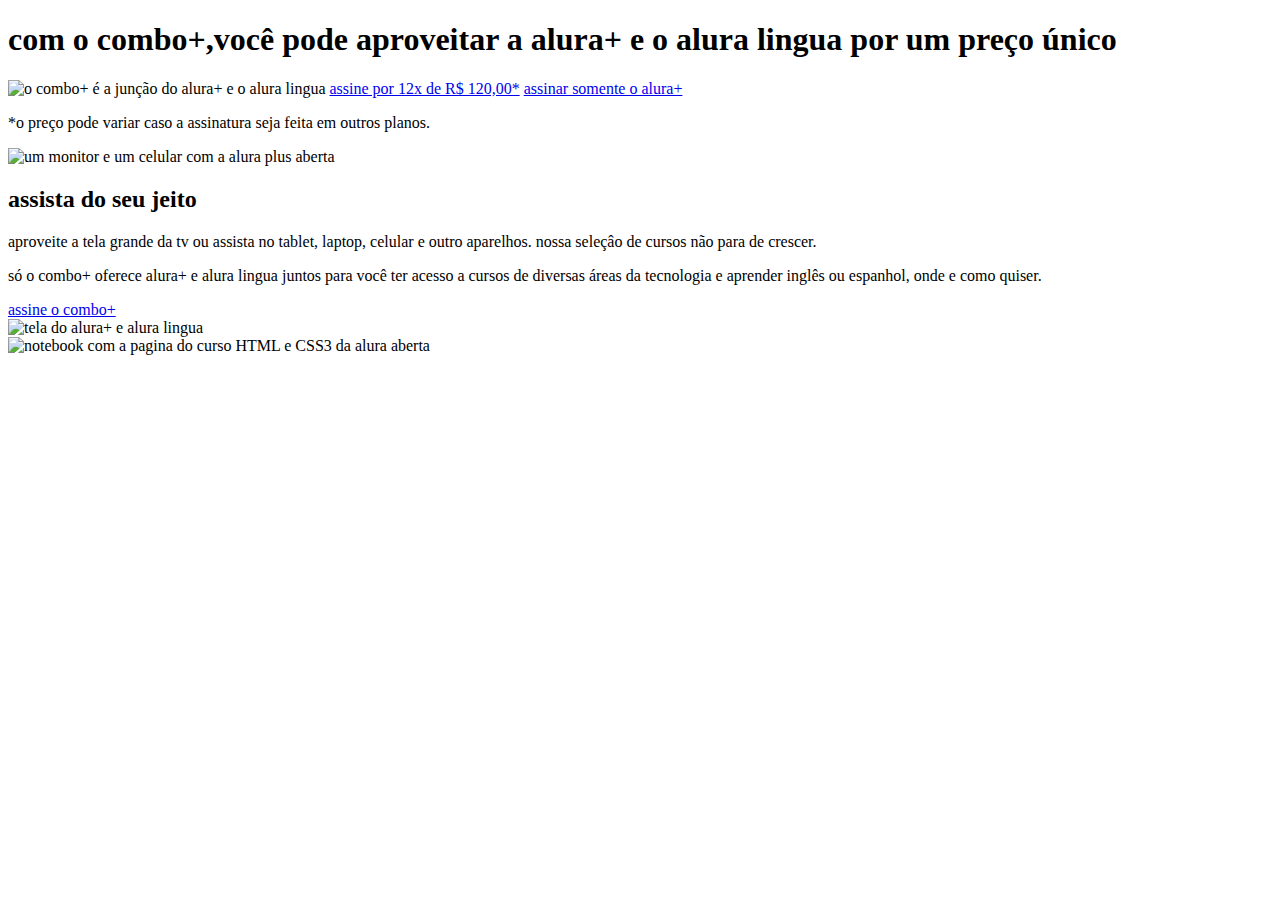
==== index.html @ 0cb03796 "Add files via upload" ====
<!DOCTYPE html>
<html>

<head>
    <title>alura plus</title>
    <meta charset="UTF-8">
    <meta name="viewport" content="whidt=device-whidt, initial-scale=1">
    <link rel="stylesheet" href="style.css">
    <link rel="preconnect" href="https://fonts.googleapis.com">
    <link rel="preconnect" href="https://fonts.gstatic.com" crossorigin>
    <link href="https://fonts.googleapis.com/css2?family=Inter:wght@400;700&display=swap" rel="stylesheet">
</head>

<body>
    <section class="principal container">
        <div class="container__caixa">
            <h1 class="container__titulo">com o combo+,você pode aproveitar a alura+ e o alura lingua por um preço 
                único</h1>
                <img src="img/combo.png" alt="o combo+ é a junção do alura+ e o alura lingua" class="container__imagem">
                <a href="www.alura.com.br" class="container__botao"> assine por 12x de R$ 120,00*</a>
                <a href="www.alura.com.br" class="container__botao botao_secundario"> assinar somente o alura+ </a>
                <p class="container__aviso"> *o preço pode variar caso a assinatura seja feita em outros planos.</p>

    <section class="container secundario">
        <img src="img/plataformas.png" alt="um monitor e um celular com a alura plus aberta" class="secundario__imagem">
        <div class="container__descricao">
            <h2 class="descricao__titulo"> assista do seu jeito</h2>
            <p class="descricao__texto">aproveite a tela grande da tv ou assista no tablet, laptop, celular e outro 
                aparelhos. nossa seleçâo de cursos não para de crescer.</p>
        </div>
    </section>

    <section class="container secundario">
        <div class="container__descricao">
            <p class="descricao__texto">
                só o combo+ oferece alura+ e alura lingua juntos para você ter acesso a cursos de diversas áreas da 
                tecnologia e aprender inglês ou espanhol, onde e como quiser.
            </p>
            <a href="www.alura.com.br" class="container__botao secundario__botao" container> assine o combo+</a>
        </div>
        <img src="img/telas.png" alt="tela do alura+ e alura lingua" class="secundario__imagem">
    </section>

    <section class="container secundario">
        <img src="img/notebook.png" alt="notebook com a pagina do curso HTML  e CSS3 da alura aberta"
        class="secundario__imagem">
</body>
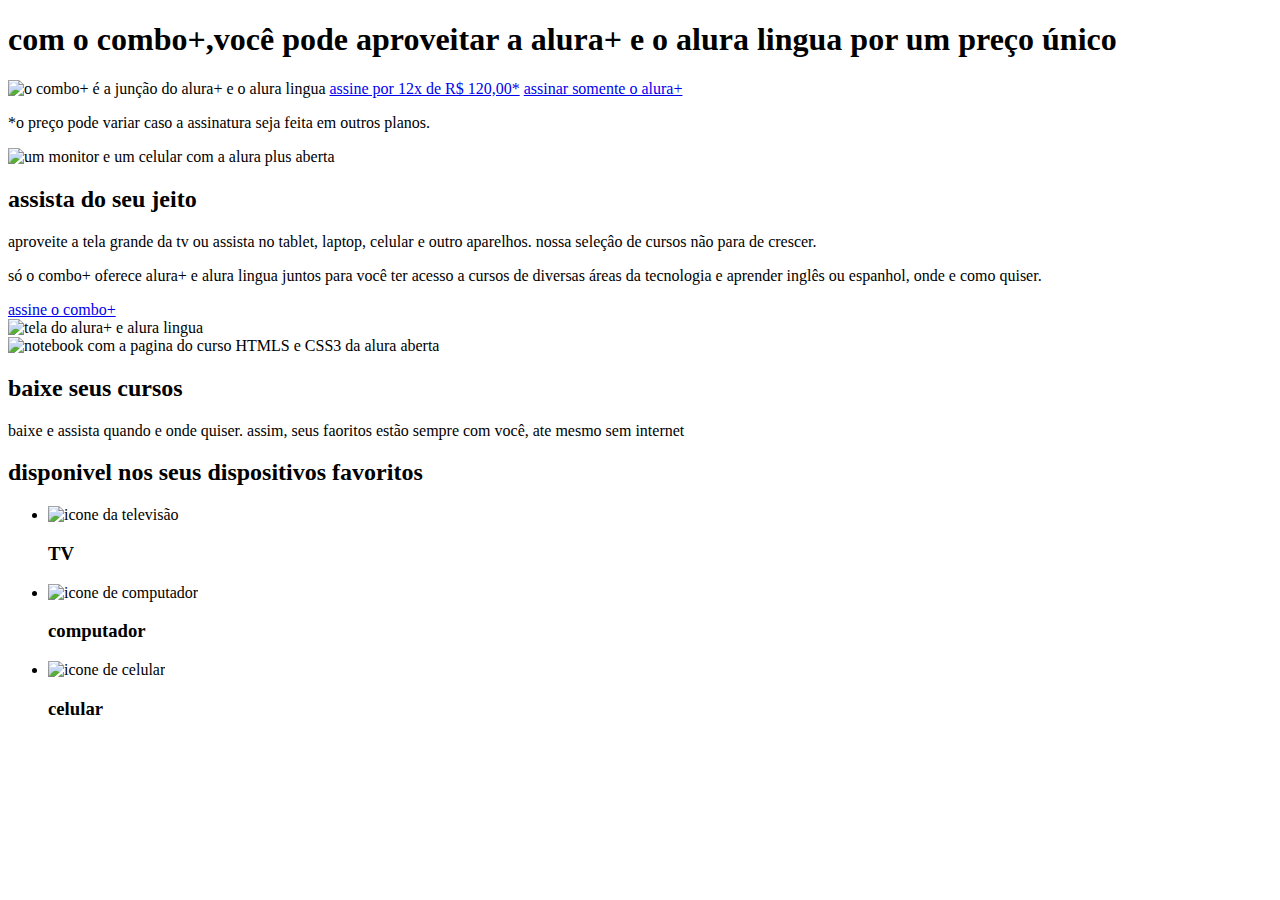
==== commit 819b470b: "Add files via upload" ====
--- a/index.html
+++ b/index.html
@@ -42,6 +42,31 @@
     </section>
 
     <section class="container secundario">
-        <img src="img/notebook.png" alt="notebook com a pagina do curso HTML  e CSS3 da alura aberta"
+        <img src="img/notebook.png" alt="notebook com a pagina do curso HTMLS e CSS3 da alura aberta"
         class="secundario__imagem">
-</body>+        <div class="container__descricao">
+            <h2 class="descricao__titulo">baixe seus cursos</h2>
+            <p class="descricao__texto">baixe e assista quando e onde quiser. assim, seus faoritos estão sempre com 
+                você, ate mesmo sem internet</p>
+        </div>
+    </section>
+
+
+
+    <section class="dispositivos">
+        <h2 class="dispositivo__titulo"> disponivel nos seus dispositivos favoritos</h2>
+        <ul class="dispositivos__lista">
+            <li>
+                <img src="img/tv.png" alt="icone da televisão">
+                <h3 class="lista__item">TV</h3>
+            </li>
+            <li>
+                <img src="img/computador.png" alt="icone de computador">
+                <h3 class="lista__item">computador</h3>
+            </li>
+            <li>
+                <img src="img/celular.png" alt="icone de celular">
+                <h3 class="lista__item">celular</h3>
+            </li>
+        </ul>
+    </section>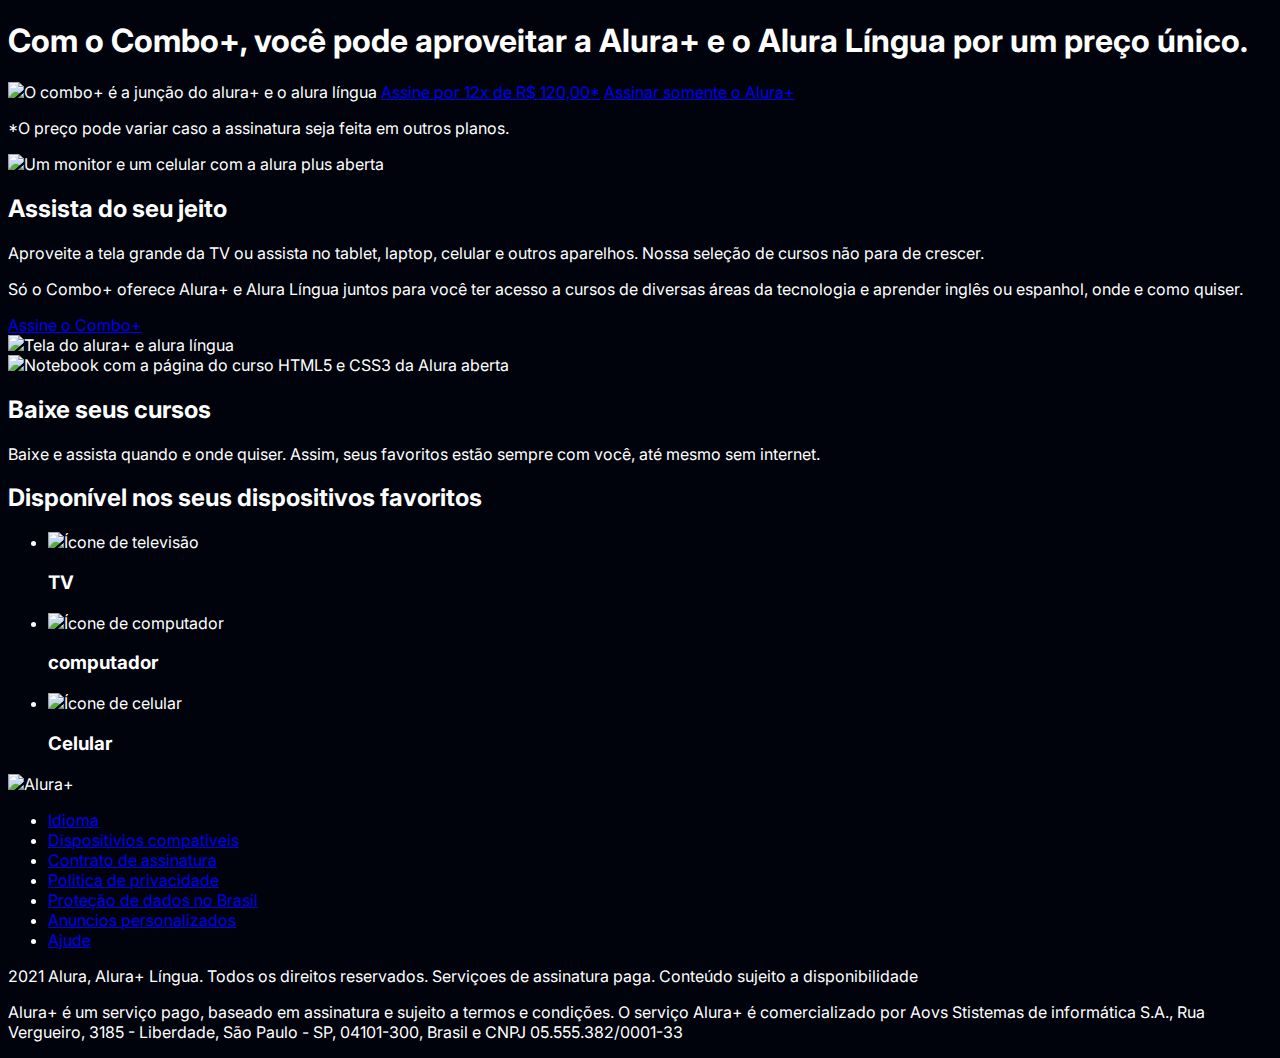
==== commit 173080e6: "Add files via upload" ====
--- a/index.html
+++ b/index.html
@@ -1,72 +1,107 @@
 <!DOCTYPE html>
 <html>
-
+ 
 <head>
-    <title>alura plus</title>
+    <title>Alura Plus</title>
     <meta charset="UTF-8">
-    <meta name="viewport" content="whidt=device-whidt, initial-scale=1">
+    <meta name="viewport" content="widht=device-widht, initial-scale=1">
     <link rel="stylesheet" href="style.css">
     <link rel="preconnect" href="https://fonts.googleapis.com">
     <link rel="preconnect" href="https://fonts.gstatic.com" crossorigin>
     <link href="https://fonts.googleapis.com/css2?family=Inter:wght@400;700&display=swap" rel="stylesheet">
 </head>
-
+ 
 <body>
     <section class="principal container">
         <div class="container__caixa">
-            <h1 class="container__titulo">com o combo+,você pode aproveitar a alura+ e o alura lingua por um preço 
-                único</h1>
-                <img src="img/combo.png" alt="o combo+ é a junção do alura+ e o alura lingua" class="container__imagem">
-                <a href="www.alura.com.br" class="container__botao"> assine por 12x de R$ 120,00*</a>
-                <a href="www.alura.com.br" class="container__botao botao_secundario"> assinar somente o alura+ </a>
-                <p class="container__aviso"> *o preço pode variar caso a assinatura seja feita em outros planos.</p>
-
-    <section class="container secundario">
-        <img src="img/plataformas.png" alt="um monitor e um celular com a alura plus aberta" class="secundario__imagem">
-        <div class="container__descricao">
-            <h2 class="descricao__titulo"> assista do seu jeito</h2>
-            <p class="descricao__texto">aproveite a tela grande da tv ou assista no tablet, laptop, celular e outro 
-                aparelhos. nossa seleçâo de cursos não para de crescer.</p>
+            <h1 class="container__titulo">Com o Combo+, você pode aproveitar a Alura+ e o Alura Língua por um preço
+                único.</h1>
+            <img src="img/Combo.png" alt="O combo+ é a junção do alura+ e o alura língua" class="container__imagem">
+            <a href="www.alura.com.br" class="container__botao">Assine por 12x de R$ 120,00*</a>
+            <a href="www.alura.com.br" class="container__botao botao_secundario">Assinar somente o Alura+</a>
+            <p class="container__aviso">*O preço pode variar caso a assinatura seja feita em outros planos.</p>
         </div>
     </section>
-
+ 
+    <section class="container secundario">
+        <img src="img/Plataformas.png" alt="Um monitor e um celular com a alura plus aberta" class="secundario__imagem">
+        <div class="container__descricao">
+            <h2 class="descricao__titulo">Assista do seu jeito</h2>
+            <p class="descricao__texto">Aproveite a tela grande da TV ou assista no tablet, laptop, celular e outros
+                aparelhos. Nossa seleção de cursos não para de crescer.</p>
+        </div>
+    </section>
+ 
     <section class="container secundario">
         <div class="container__descricao">
             <p class="descricao__texto">
-                só o combo+ oferece alura+ e alura lingua juntos para você ter acesso a cursos de diversas áreas da 
+                Só o Combo+ oferece Alura+ e Alura Língua juntos para você ter acesso a cursos de diversas áreas da 
                 tecnologia e aprender inglês ou espanhol, onde e como quiser.
             </p>
-            <a href="www.alura.com.br" class="container__botao secundario__botao" container> assine o combo+</a>
+            <a href="www.alura.com.br" class="container__botao secundario__botao" container>Assine o Combo+</a>
         </div>
-        <img src="img/telas.png" alt="tela do alura+ e alura lingua" class="secundario__imagem">
+        <img src="img/Telas.png" alt="Tela do alura+ e alura língua" class="secundario__imagem">
+    </section>
+ 
+    <section class="container secundario">
+        <img src="img/Notebook.png" alt="Notebook com a página do curso HTML5 e CSS3 da Alura aberta"
+        class="secundario__imagem">
+    <div class="container__descricao">
+         <h2 class="descricao__titulo">Baixe seus cursos</h2>
+         <p class="descricao__titulo">Baixe e assista quando e onde quiser. Assim, seus favoritos estão sempre com
+             você, até mesmo sem internet.</p>
+    </div>
+    </section>
+ 
+<section class="dispositivos">
+    <h2 class="descricao__titulo">Disponível nos seus dispositivos favoritos</h2>
+    <ul class="dispositivos__lista">
+        <li>
+            <img src="img/tv.png" alt="Ícone de televisão">
+            <h3 class="lista__item">TV</h3>
+        </li>
+        <li>
+            <img src="img/computador.png" alt="Ícone de computador">
+            <h3 class="lista__item">computador</h3>
+        </li>
+        <li>
+            <img src="img/celular.png" alt="Ícone de celular">
+            <h3 class="lista__item">Celular</h3>
+        </li>
+    </ul> 
     </section>
 
-    <section class="container secundario">
-        <img src="img/notebook.png" alt="notebook com a pagina do curso HTMLS e CSS3 da alura aberta"
-        class="secundario__imagem">
-        <div class="container__descricao">
-            <h2 class="descricao__titulo">baixe seus cursos</h2>
-            <p class="descricao__texto">baixe e assista quando e onde quiser. assim, seus faoritos estão sempre com 
-                você, ate mesmo sem internet</p>
-        </div>
-    </section>
-
-
-
-    <section class="dispositivos">
-        <h2 class="dispositivo__titulo"> disponivel nos seus dispositivos favoritos</h2>
-        <ul class="dispositivos__lista">
-            <li>
-                <img src="img/tv.png" alt="icone da televisão">
-                <h3 class="lista__item">TV</h3>
+    <footer class="rodape">
+        <img src="img/Logo.png" alt="Alura+" class="rodape__logo">
+        <ul class="rodape__lista">
+            <li class="lista__link">
+                <a href="#">Idioma</a>
             </li>
-            <li>
-                <img src="img/computador.png" alt="icone de computador">
-                <h3 class="lista__item">computador</h3>
+            <li class="lista__link">
+                <a href="#">Dispositivios compatíveis</a>
             </li>
-            <li>
-                <img src="img/celular.png" alt="icone de celular">
-                <h3 class="lista__item">celular</h3>
+            <li class="lista__link">
+                <a href="#">Contrato de assinatura</a>
+            </li>
+            <li class="lista__link">
+                <a href="#">Politica de privacidade</a>
+            </li>
+            <li class="lista__link">
+                <a href="#">Proteção de dados no Brasil</a>
+            </li>
+            <li class="lista__link">
+                <a href="#">Anuncios personalizados</a>
+            </li>
+            <li class="lista__link">
+                <a href="#">Ajude</a>
             </li>
         </ul>
-    </section>+        <p class="rodape__texto">2021 Alura, Alura+ Língua. Todos os direitos reservados. Serviçoes de assinatura paga. Conteúdo sujeito a disponibilidade</p>
+        <p class="rodape__texto">Alura+ é um serviço pago, baseado  em assinatura e sujeito a termos e condições. O
+            serviço Alura+ é comercializado por Aovs Stistemas de informática S.A., Rua Vergueiro, 3185 - Liberdade, São
+            Paulo - SP, 04101-300, Brasil e CNPJ 05.555.382/0001-33</p>
+    </footer>
+</body>
+
+</html>
+ --- a/style.css
+++ b/style.css
@@ -0,0 +1,17 @@
+:root{
+    --branco-principal: #FFFFFF;
+    --cinza-secundario:#C0C0C0;
+    --botao-azul: #167BF7;
+    --cor-de-fundo: #00030C;
+    --fonte--principal: 'inter';
+    --botao-azul-efeito: #3c92fa;
+}
+
+body {
+    background-color: var(--cor-de-fundo);
+    color: var(--branco-principal);
+    font-family: var(--fonte--principal);
+    font-size: 16px;
+    font-weight: 400;
+}
+
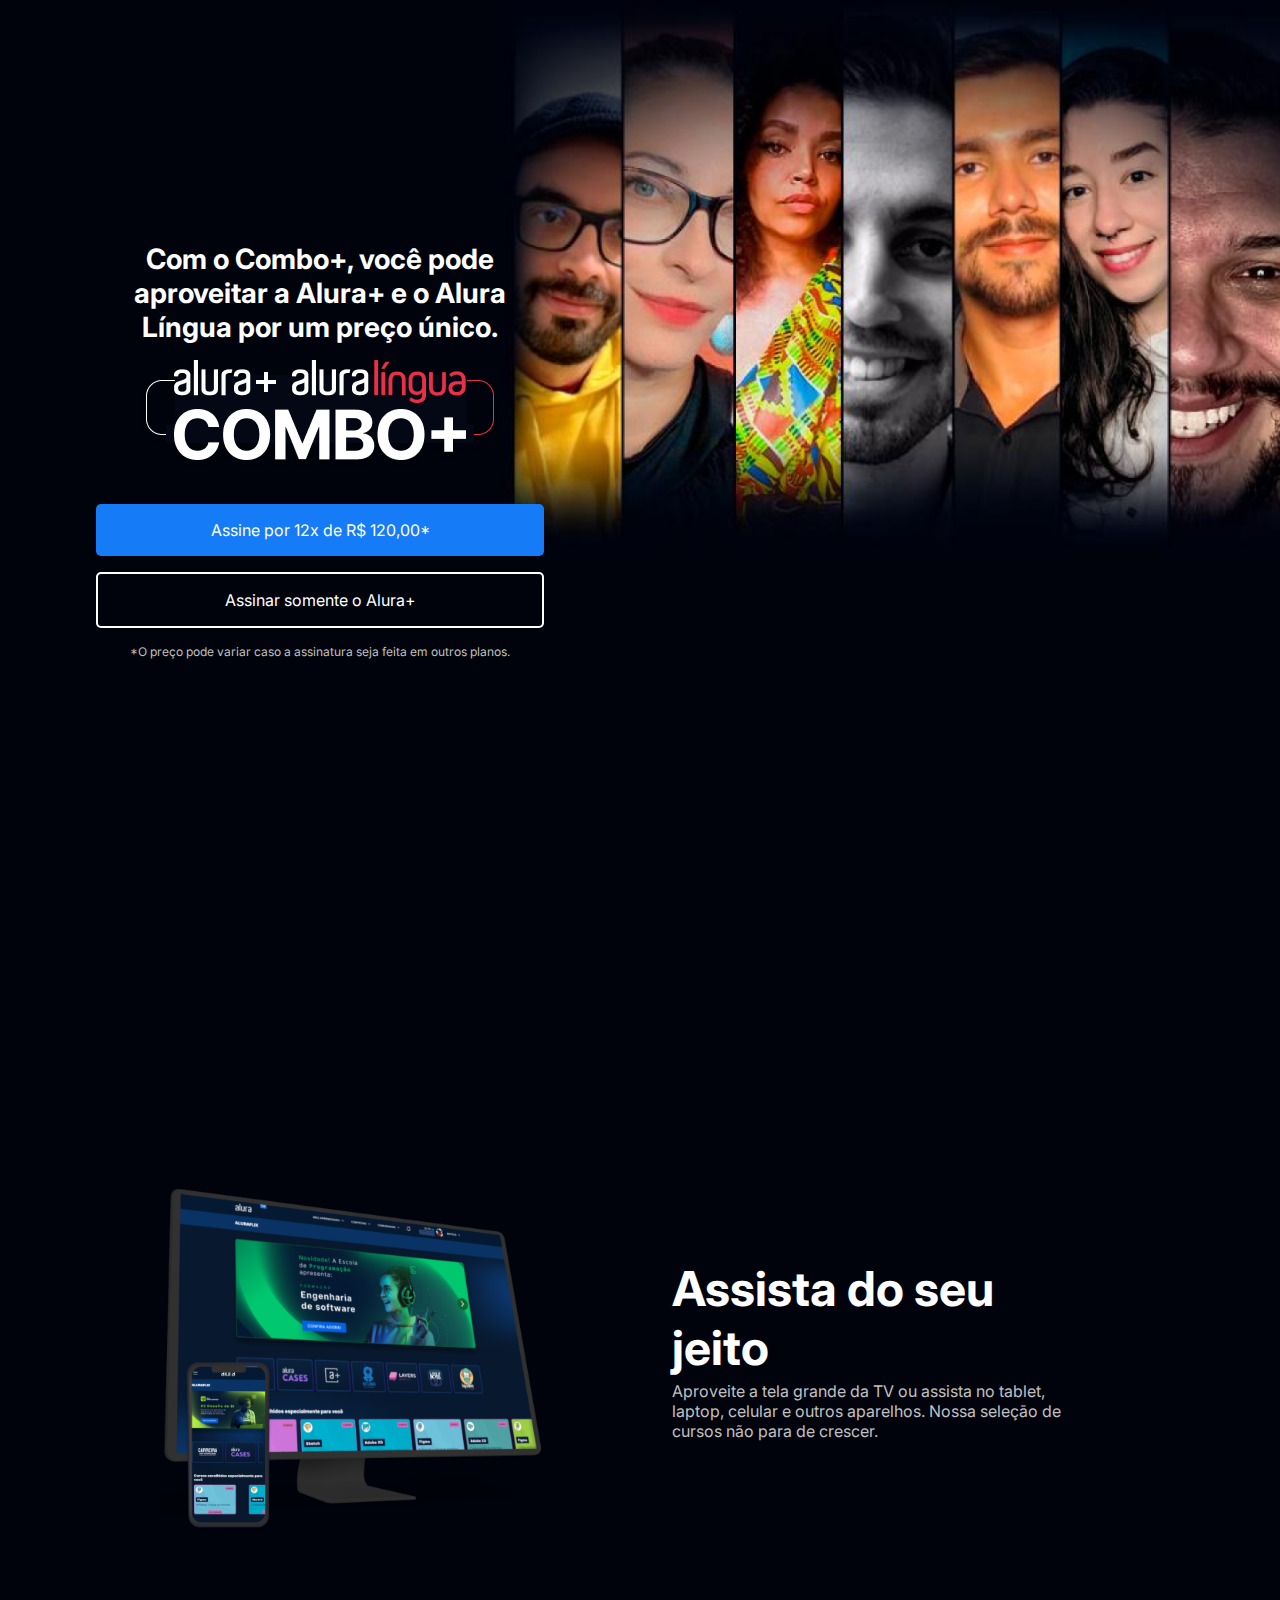
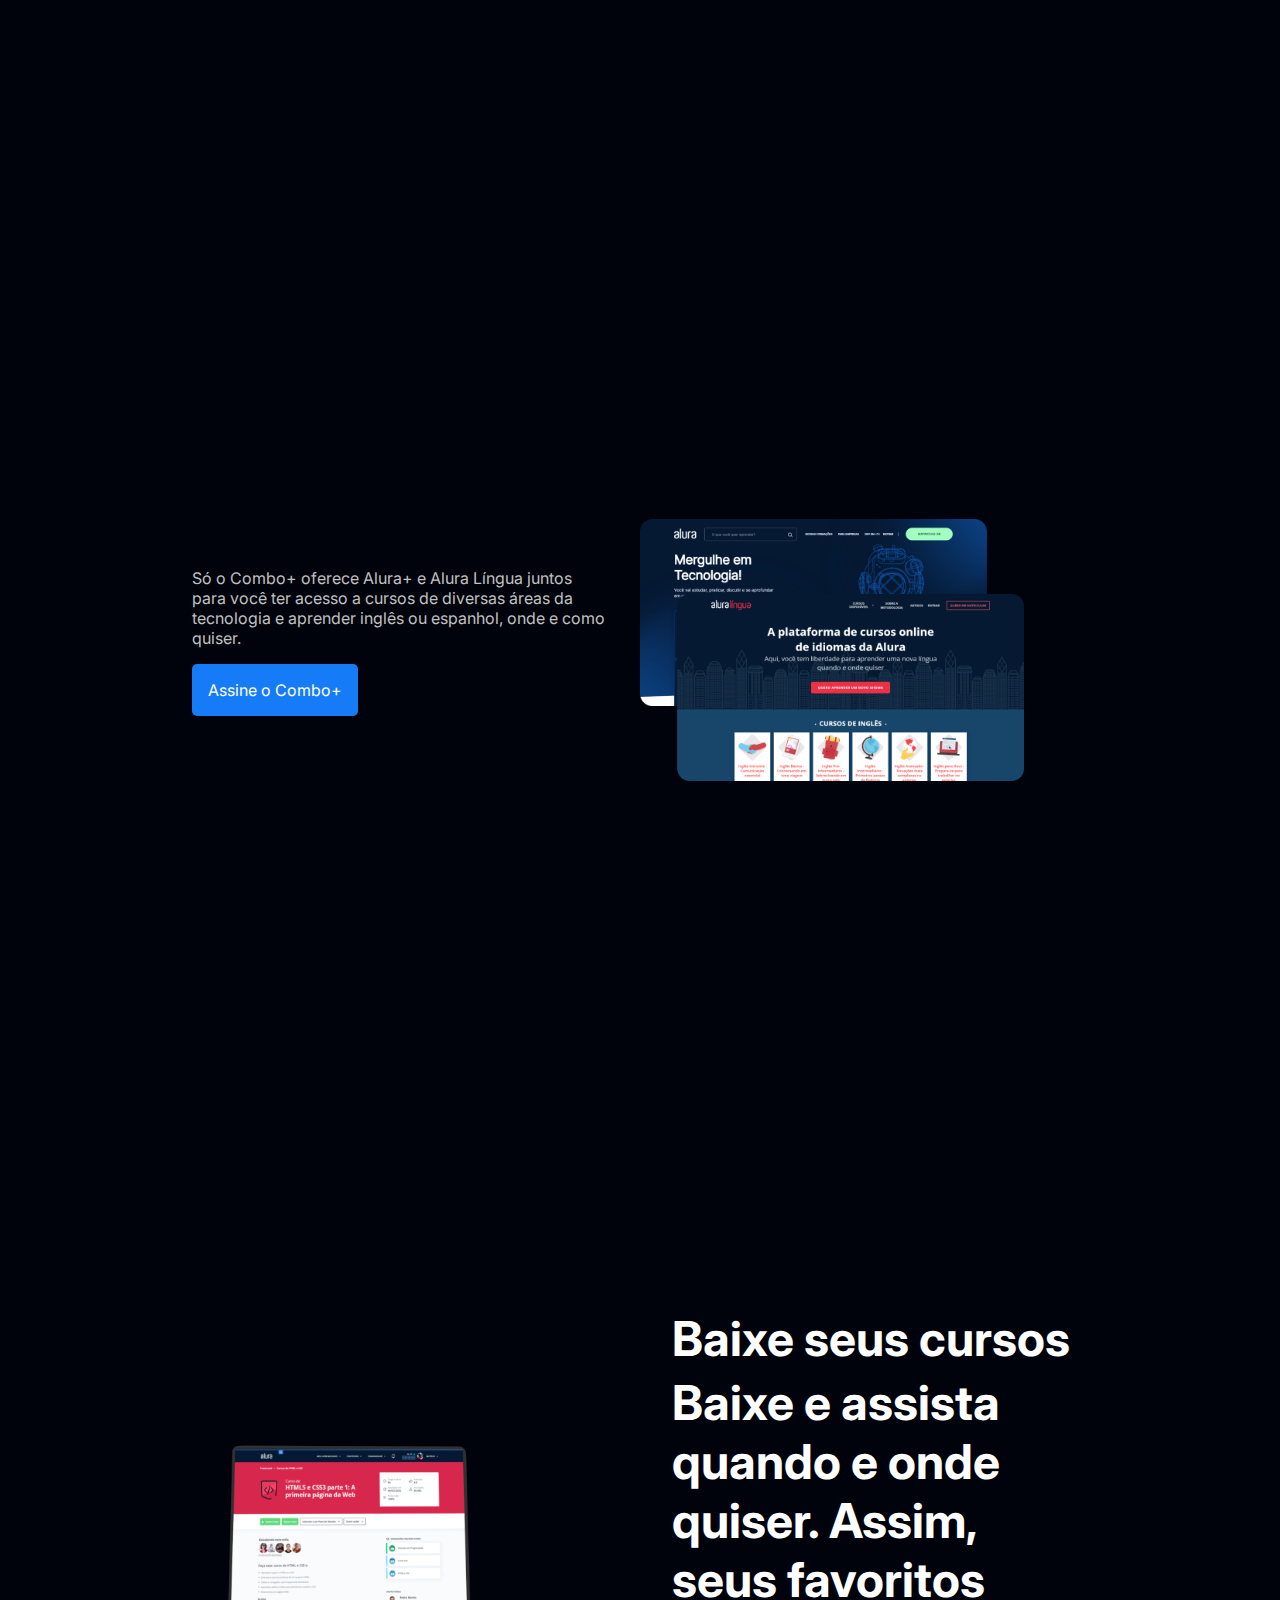
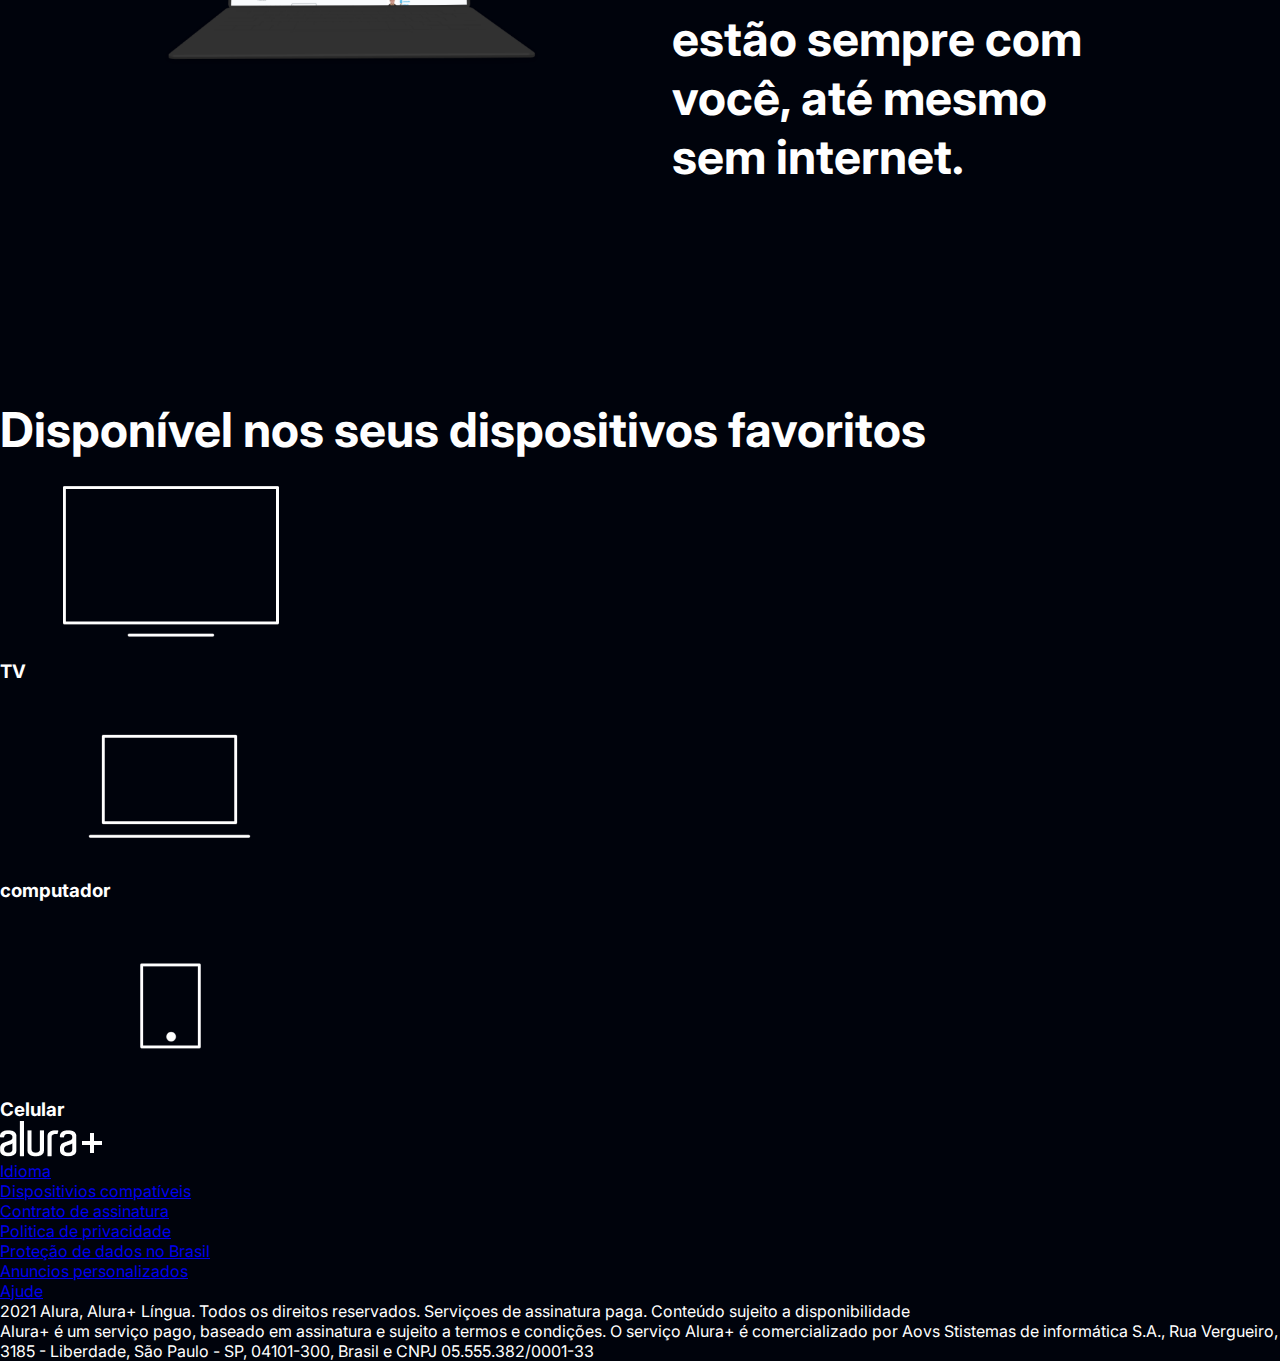
==== commit d8e27973: "Add files via upload" ====
--- a/index.html
+++ b/index.html
@@ -103,5 +103,4 @@
     </footer>
 </body>
 
-</html>
- +</html> --- a/style.css
+++ b/style.css
@@ -15,3 +15,83 @@
     font-weight: 400;
 }
 
+*{
+    margin: 0;
+    padding: 0;
+}
+
+.principal{
+    background-image: url("img/Background.png");
+    background-repeat: no-repeat;
+    background-size: contain;
+    align-items: center;
+    text-align: center;
+}
+
+.container{
+    height: 100vh;
+    display: grid;
+    grid-template-columns: 50% 50%;
+}
+
+.container__botao{
+    background-color: var(--botao-azul);
+    border-radius: 5px;
+    padding: 1em;
+    color: var(--branco-principal);
+    display: block;
+    text-decoration: none;
+    margin-bottom: 1em;
+}
+
+.botao_secundario{
+    background-color: transparent;
+    border: 2px solid var(--branco-principal);
+}
+
+.container__aviso{
+    font-size: 12px;
+    color: var(--cinza-secundario);
+}
+
+.container__titulo {
+    font-size: 28px;
+    font-weight: 700;
+}
+
+.container__imagem{
+    margin: 1em 0 2em 0;
+}
+
+.container__caixa{
+    margin: 0 6em;
+}
+
+.secundario__imagem{
+    width: 80%
+}
+
+.secundario{
+    align-items: center;
+    margin: 0 10em;
+}
+
+.descricao__titulo {
+    font-weight: 700;
+    font-size: 48px;
+    color: var(--branco-principal);
+    margin-bottom: 0.1em;
+}
+
+.descricao__texto{
+    color: var(--cinza-secundario);
+}
+
+.secundario__botao {
+    display: inline-block;
+    margin-top: 1em;
+}
+
+.container__descricao {
+    padding: 2em;
+}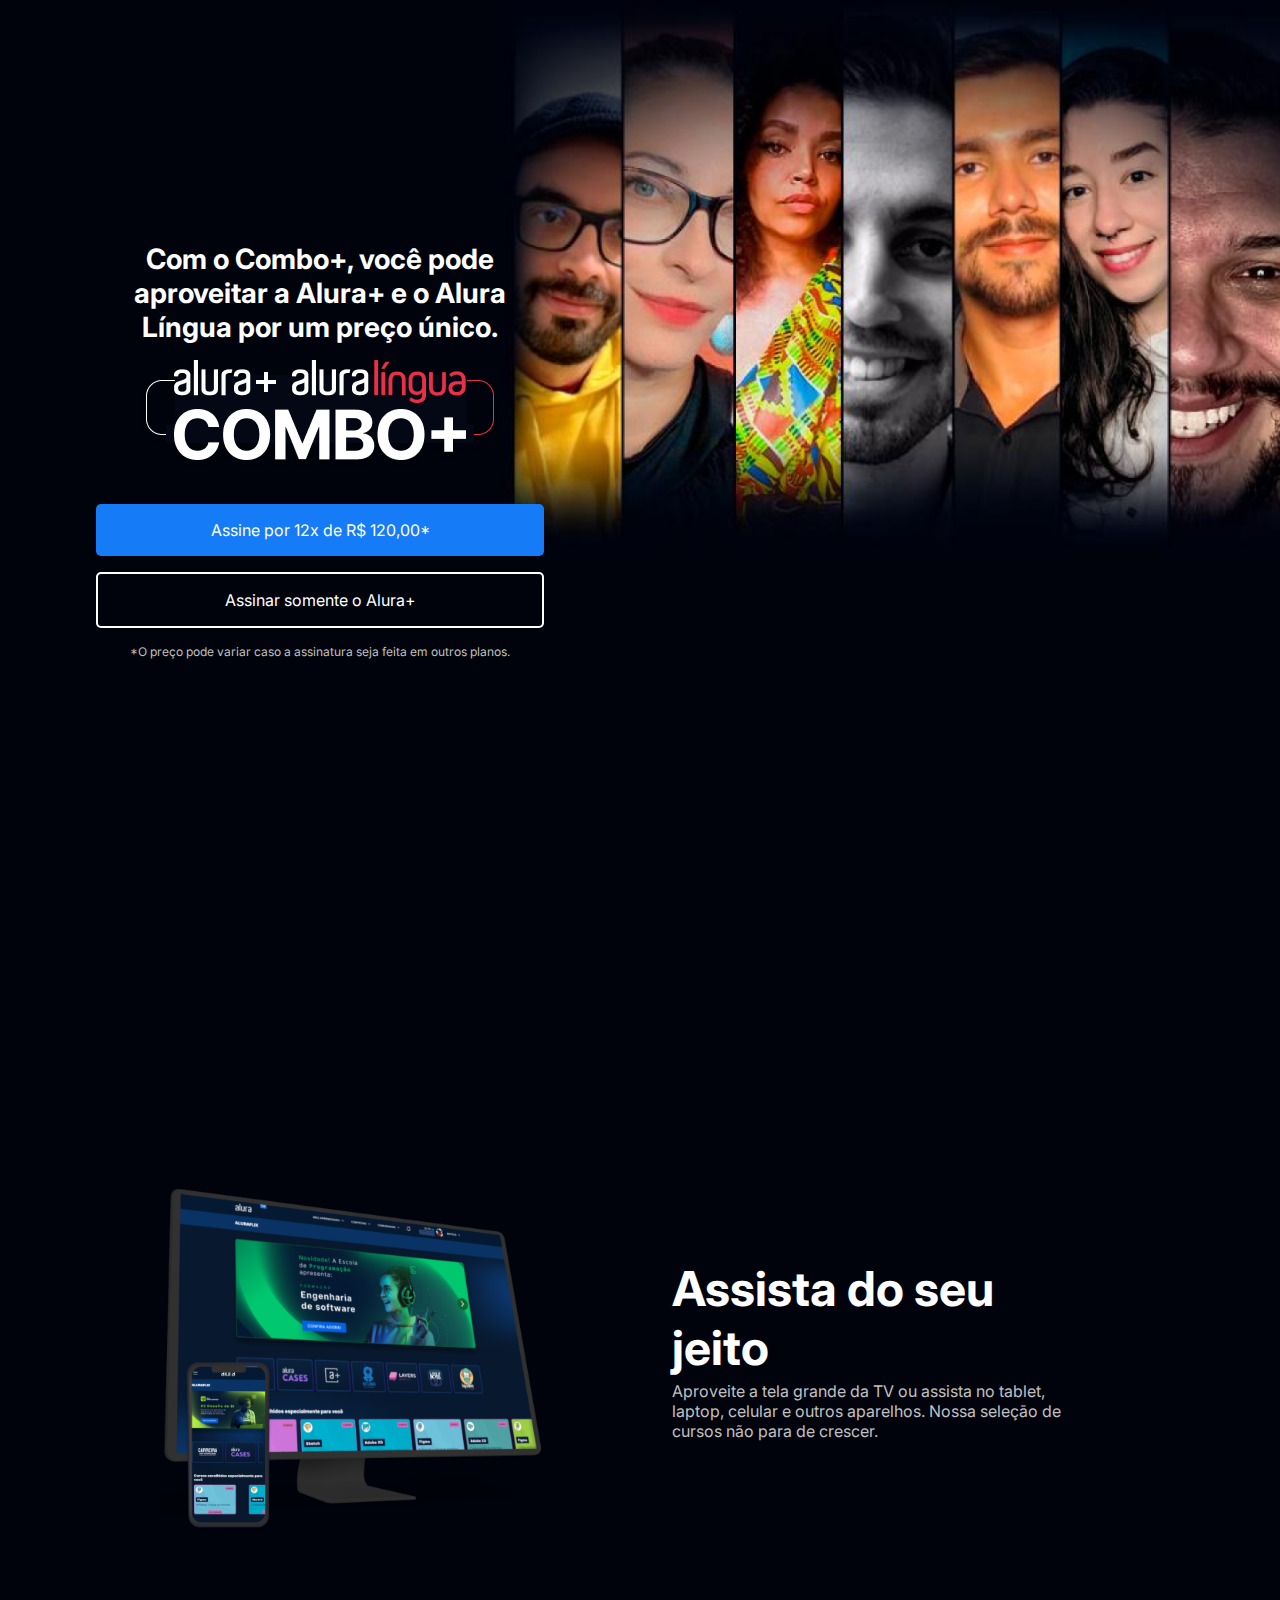
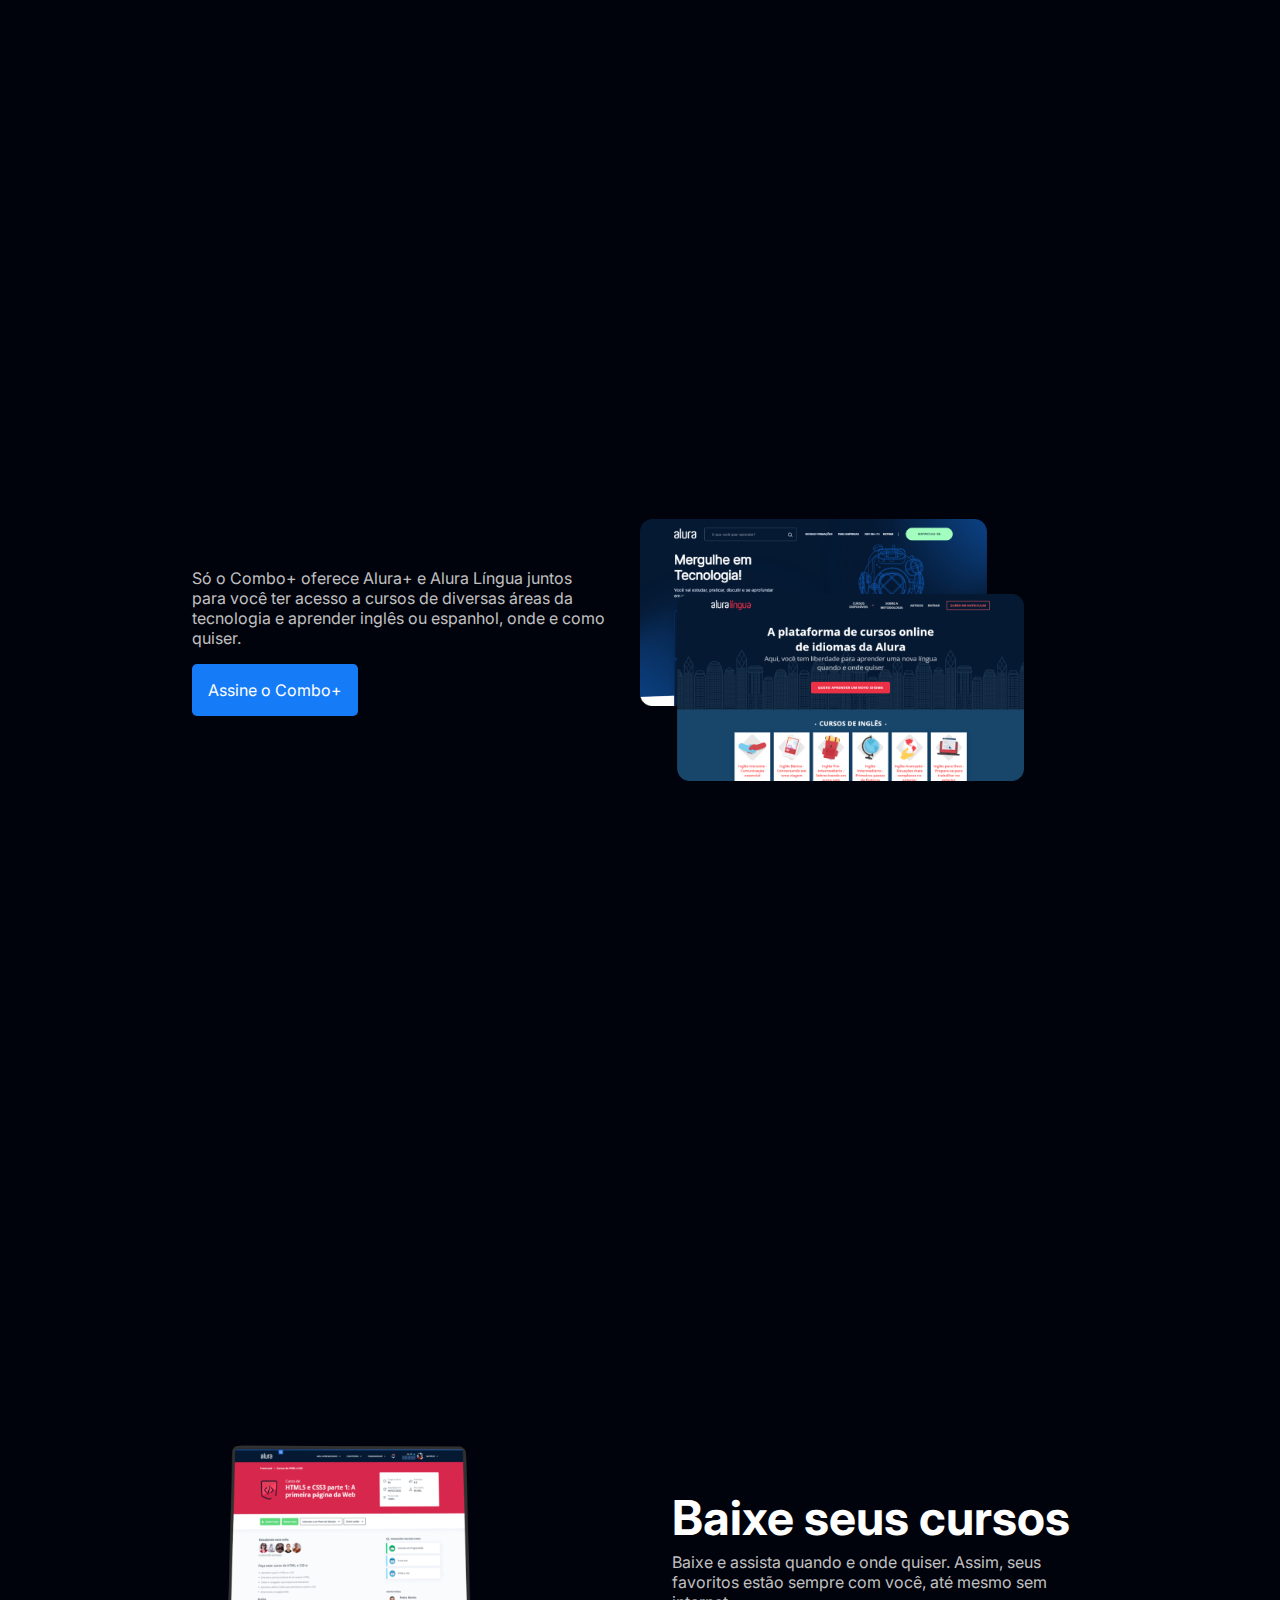
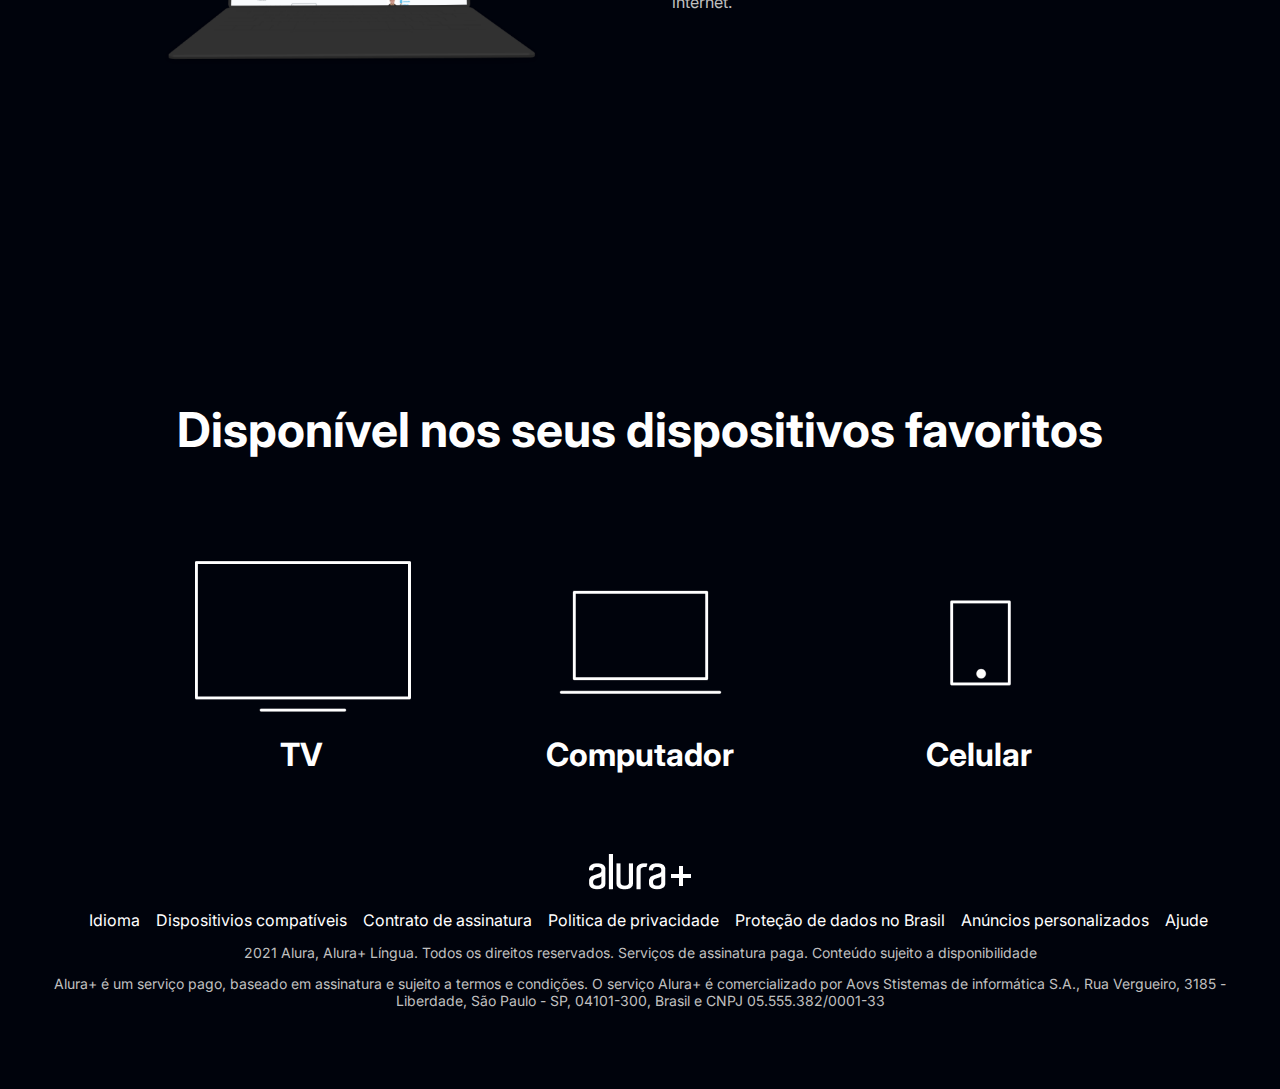
==== commit 58e19118: "Add files via upload" ====
--- a/index.html
+++ b/index.html
@@ -48,7 +48,7 @@
         class="secundario__imagem">
     <div class="container__descricao">
          <h2 class="descricao__titulo">Baixe seus cursos</h2>
-         <p class="descricao__titulo">Baixe e assista quando e onde quiser. Assim, seus favoritos estão sempre com
+         <p class="descricao__texto">Baixe e assista quando e onde quiser. Assim, seus favoritos estão sempre com
              você, até mesmo sem internet.</p>
     </div>
     </section>
@@ -62,7 +62,7 @@
         </li>
         <li>
             <img src="img/computador.png" alt="Ícone de computador">
-            <h3 class="lista__item">computador</h3>
+            <h3 class="lista__item">Computador</h3>
         </li>
         <li>
             <img src="img/celular.png" alt="Ícone de celular">
@@ -70,7 +70,7 @@
         </li>
     </ul> 
     </section>
-
+ 
     <footer class="rodape">
         <img src="img/Logo.png" alt="Alura+" class="rodape__logo">
         <ul class="rodape__lista">
@@ -90,17 +90,17 @@
                 <a href="#">Proteção de dados no Brasil</a>
             </li>
             <li class="lista__link">
-                <a href="#">Anuncios personalizados</a>
+                <a href="#">Anúncios personalizados</a>
             </li>
             <li class="lista__link">
                 <a href="#">Ajude</a>
             </li>
         </ul>
-        <p class="rodape__texto">2021 Alura, Alura+ Língua. Todos os direitos reservados. Serviçoes de assinatura paga. Conteúdo sujeito a disponibilidade</p>
+        <p class="rodape__texto">2021 Alura, Alura+ Língua. Todos os direitos reservados. Serviços de assinatura paga. Conteúdo sujeito a disponibilidade</p>
         <p class="rodape__texto">Alura+ é um serviço pago, baseado  em assinatura e sujeito a termos e condições. O
             serviço Alura+ é comercializado por Aovs Stistemas de informática S.A., Rua Vergueiro, 3185 - Liberdade, São
             Paulo - SP, 04101-300, Brasil e CNPJ 05.555.382/0001-33</p>
     </footer>
 </body>
-
-</html> + 
+</html>--- a/style.css
+++ b/style.css
@@ -1,4 +1,4 @@
-:root{
+:root{ 
     --branco-principal: #FFFFFF;
     --cinza-secundario:#C0C0C0;
     --botao-azul: #167BF7;
@@ -6,7 +6,7 @@
     --fonte--principal: 'inter';
     --botao-azul-efeito: #3c92fa;
 }
-
+ 
 body {
     background-color: var(--cor-de-fundo);
     color: var(--branco-principal);
@@ -14,12 +14,12 @@
     font-size: 16px;
     font-weight: 400;
 }
-
+ 
 *{
     margin: 0;
     padding: 0;
 }
-
+ 
 .principal{
     background-image: url("img/Background.png");
     background-repeat: no-repeat;
@@ -27,13 +27,13 @@
     align-items: center;
     text-align: center;
 }
-
+ 
 .container{
     height: 100vh;
     display: grid;
     grid-template-columns: 50% 50%;
 }
-
+ 
 .container__botao{
     background-color: var(--botao-azul);
     border-radius: 5px;
@@ -43,55 +43,112 @@
     text-decoration: none;
     margin-bottom: 1em;
 }
-
+ 
 .botao_secundario{
     background-color: transparent;
     border: 2px solid var(--branco-principal);
 }
-
+ 
 .container__aviso{
     font-size: 12px;
     color: var(--cinza-secundario);
 }
-
+ 
 .container__titulo {
     font-size: 28px;
     font-weight: 700;
 }
-
+ 
 .container__imagem{
     margin: 1em 0 2em 0;
 }
-
+ 
 .container__caixa{
     margin: 0 6em;
 }
-
+ 
 .secundario__imagem{
     width: 80%
 }
-
+ 
 .secundario{
     align-items: center;
     margin: 0 10em;
 }
-
+ 
 .descricao__titulo {
     font-weight: 700;
     font-size: 48px;
     color: var(--branco-principal);
     margin-bottom: 0.1em;
 }
-
+ 
 .descricao__texto{
     color: var(--cinza-secundario);
 }
-
+ 
 .secundario__botao {
     display: inline-block;
     margin-top: 1em;
 }
-
+ 
 .container__descricao {
     padding: 2em;
-}+}
+.dispositivos__lista {
+    display: flex;
+    justify-content: center;
+    list-style-type: none;
+    margin: 5em 0;
+}
+ 
+ 
+.dispositivos {
+    text-align: center;
+}
+ 
+.dispositivos__titulo {
+    font-size: 48px;
+    color: var(--branco-principal);
+}
+ 
+.lista__item {
+    font-size: 32px;
+    color: var(--branco-principal);
+}
+.rodape {
+    text-align: center;
+    margin: 5em 3em;
+}
+ 
+ 
+.rodape__lista {
+    display: flex;
+    justify-content: center;
+    list-style-type: none;
+    margin-top: 1em;
+}
+ 
+.lista__link a {
+    text-decoration: none;
+    color: var(--branco-principal);
+    margin-left: 1em;
+}
+ 
+.rodape__texto {
+    margin: 1em 0;
+    color: var(--cinza-secundario);
+    font-size: 14px;
+}
+.lista__link a:hover {
+    color: var(--botao-azul);
+}
+ 
+.lista__link a:active {
+    color: purple;
+}
+ 
+.container__botao:hover {
+    background-color: var(--botao-azul-efeito);
+    color: var(--cor-de-fundo);
+}
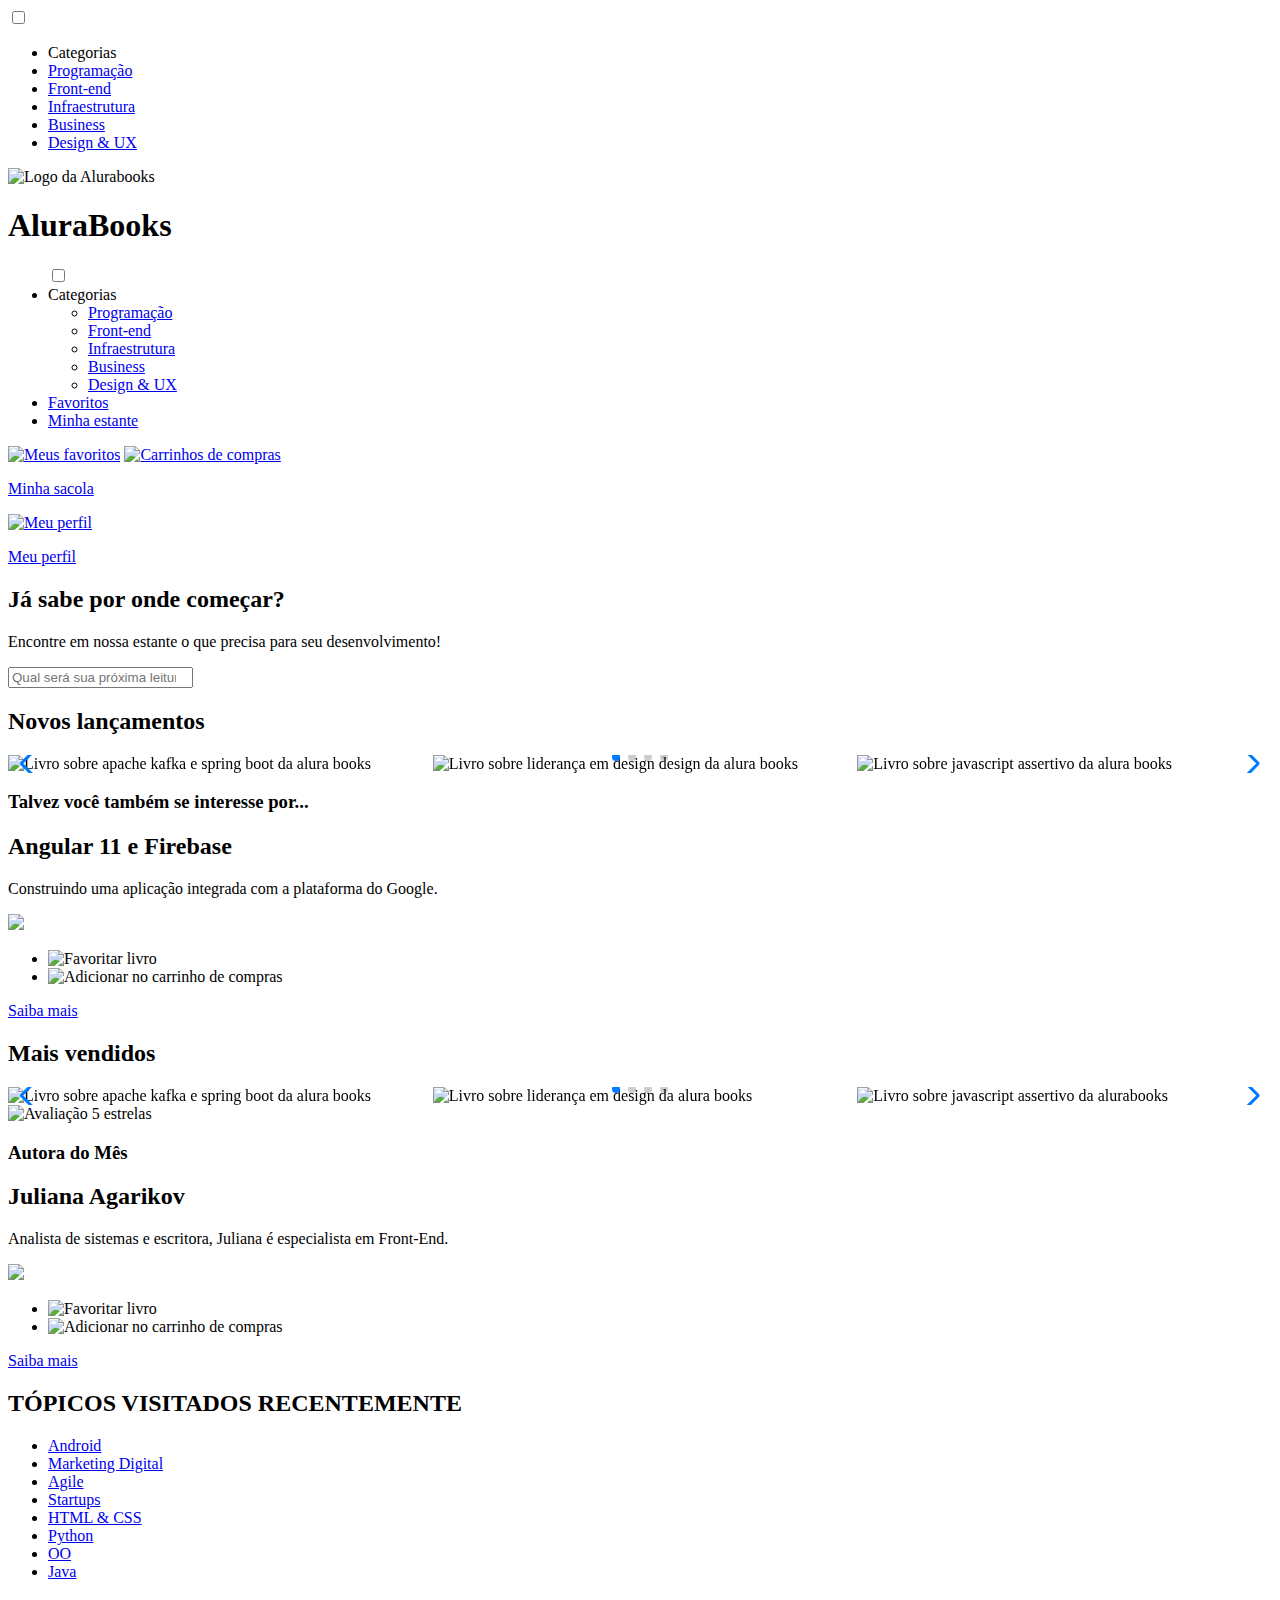
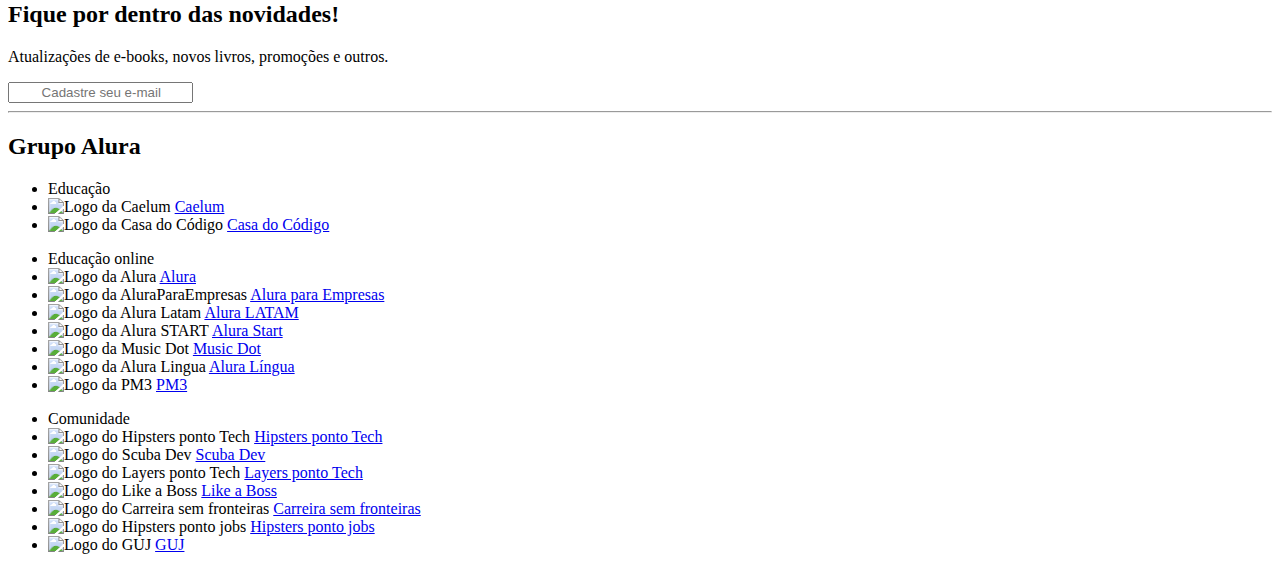
==== commit 6955bbfc: "vhb" ====
--- a/index.html
+++ b/index.html
@@ -1,106 +1,345 @@
 <!DOCTYPE html>
 <html>
- 
+
 <head>
-    <title>Alura Plus</title>
-    <meta charset="UTF-8">
-    <meta name="viewport" content="widht=device-widht, initial-scale=1">
-    <link rel="stylesheet" href="style.css">
-    <link rel="preconnect" href="https://fonts.googleapis.com">
-    <link rel="preconnect" href="https://fonts.gstatic.com" crossorigin>
-    <link href="https://fonts.googleapis.com/css2?family=Inter:wght@400;700&display=swap" rel="stylesheet">
+  <meta charset="UTF-8">
+  <meta name="viewport" content="width=device-width, initial-scale=1.0">
+  <title>AluraBooks</title>
+  <link rel="stylesheet" href="reset.css">
+  <link rel="preconnect" href="https://fonts.googleapis.com">
+  <link rel="preconnect" href="https://fonts.gstatic.com" crossorigin>
+  <link href="https://fonts.googleapis.com/css2?family=Poppins:wght@300;400;500;700&display=swap" rel="stylesheet">
+  <link href="https://fonts.googleapis.com/css?family=Josefin+Sans:wght@400;700&display=swap" rel="stylesheet">
+  <link rel="stylesheet" href="https://cdn.jsdelivr.net/npm/swiper@11/swiper-bundle.min.css" />
+  <link rel="stylesheet" href="styles.css">
 </head>
- 
+
 <body>
-    <section class="principal container">
-        <div class="container__caixa">
-            <h1 class="container__titulo">Com o Combo+, você pode aproveitar a Alura+ e o Alura Língua por um preço
-                único.</h1>
-            <img src="img/Combo.png" alt="O combo+ é a junção do alura+ e o alura língua" class="container__imagem">
-            <a href="www.alura.com.br" class="container__botao">Assine por 12x de R$ 120,00*</a>
-            <a href="www.alura.com.br" class="container__botao botao_secundario">Assinar somente o Alura+</a>
-            <p class="container__aviso">*O preço pode variar caso a assinatura seja feita em outros planos.</p>
-        </div>
-    </section>
- 
-    <section class="container secundario">
-        <img src="img/Plataformas.png" alt="Um monitor e um celular com a alura plus aberta" class="secundario__imagem">
-        <div class="container__descricao">
-            <h2 class="descricao__titulo">Assista do seu jeito</h2>
-            <p class="descricao__texto">Aproveite a tela grande da TV ou assista no tablet, laptop, celular e outros
-                aparelhos. Nossa seleção de cursos não para de crescer.</p>
-        </div>
-    </section>
- 
-    <section class="container secundario">
-        <div class="container__descricao">
-            <p class="descricao__texto">
-                Só o Combo+ oferece Alura+ e Alura Língua juntos para você ter acesso a cursos de diversas áreas da 
-                tecnologia e aprender inglês ou espanhol, onde e como quiser.
+  <header class="cabeçalho">
+    <div class="container">
+      <input type="checkbox" id="menu" class="container__botao">
+      <label for="menu" class="container__rotulo">
+        <span class="cabeçalho__menu-hamburguer container__imagem"></span>
+      </label>
+      <ul class="lista-menu">
+        <li class="lista-menu__titulo">Categorias</li>
+        <li class="lista-menu__item">
+          <a href="#" class="lista-menu__link">Programação</a>
+        </li>
+        <li class="lista-menu__item">
+          <a href="#" class="lista-menu__link">Front-end</a>
+        </li>
+        <li class="lista-menu__item">
+          <a href="#" class="lista-menu__link">Infraestrutura</a>
+        </li>
+        <li class="lista-menu__item">
+          <a href="#" class="lista-menu__link">Business</a>
+        </li>
+        <li class="lista-menu__item">
+          <a href="#" class="lista-menu__link">Design & UX</a>
+        </li>
+      </ul>
+      <img src="img/Logo.svg" alt="Logo da Alurabooks" class="container__imagem">
+      <h1 class="container__titulo"><b class="container__titulo--negrito">Alura</b>Books</h1>
+
+      <ul class="opções">
+        <input type="checkbox" id="opções-menu" class="opções__botão" />
+        <label for="opções-menu" class="opções__rotulo">
+          <li class="opções__item">Categorias</li>
+        </label>
+
+        <ul class="lista-menu">
+          <li class="lista-menu__item">
+            <a href="#" class="lista-menu__link">Programação</a>
+          </li>
+          <li class="lista-menu__item">
+            <a href="#" class="lista-menu__link">Front-end</a>
+          </li>
+          <li class="lista-menu__item">
+            <a href="#" class="lista-menu__link">Infraestrutura</a>
+          </li>
+          <li class="lista-menu__item">
+            <a href="#" class="lista-menu__link">Business</a>
+          </li>
+          <li class="lista-menu__item">
+            <a href="#" class="lista-menu__link">Design & UX</a>
+          </li>
+        </ul>
+        <li class="opções__item"><a href="#" class="opções__link">Favoritos</a></li>
+        <li class="opções__item"><a href="#" class="opções__link">Minha estante</a></li>
+      </ul>
+
+    </div>
+    <div class="container">
+      <a href="#"><img src="img/Favoritos.svg" alt="Meus favoritos"
+          class="container__imagem container__imagem-transparente"></a>
+      <a href="#" class="container__link">
+        <img src="img/Compras.svg" alt="Carrinhos de compras" class="container__imagem">
+        <p class="container__texto">Minha sacola</p>
+      </a>
+      <a href="#" class="container__link">
+        <img src="img/Usuario.svg" alt="Meu perfil" class="container__imagem">
+        <p class="container__texto">Meu perfil</p>
+      </a>
+    </div>
+  </header>
+
+  <section class="banner">
+    <h2 class="banner__titulo">Já sabe por onde começar?</h2>
+    <p class="banner__texto">Encontre em nossa estante o que precisa para seu desenvolvimento!</p>
+    <input type="search" class="banner__pesquisa" placeholder="Qual será sua próxima leitura?">
+  </section>
+
+  <section class="carrossel">
+    <h2 class="carrossel__titulo">Novos lançamentos</h2>
+
+    <div class="carrossel__container">
+      <!-- Slider main container -->
+      <div class="swiper">
+
+        <div class="swiper-pagination"></div>
+        <!-- Additional required wrapper -->
+        <div class="swiper-wrapper">
+          <!-- Slides -->
+          <div class="swiper-slide"><img src="img/ApacheKafka.svg"
+              alt="Livro sobre apache kafka e spring boot da alura books"></div>
+          <div class="swiper-slide"><img src="img/Liderança.svg"
+              alt="Livro sobre liderança em design design da alura books"></div>
+          <div class="swiper-slide"><img src="img/Javascript.svg" alt="Livro sobre javascript assertivo da alura books">
+          </div>
+          <div class="swiper-slide">
+            <img src="img/Guia Front-end.svg" alt="Livro Guia front end" />
+          </div>
+          <div class="swiper-slide">
+            <img src="img/Portugol.svg" alt="Livro sobre portugol" />
+          </div>
+          <div class="swiper-slide">
+            <img src="img/Acessibilidade.svg" alt="Livro sobre acessibilidade" />
+          </div>
+        </div>
+
+        <!-- If we need navigation buttons -->
+        <div class="swiper-button-prev"></div>
+        <div class="swiper-button-next"></div>
+
+      </div>
+
+      <div class="card">
+        <div class="card__descrição">
+          <div class="descrição">
+            <h3 class="descrição__titulo">Talvez você também se interesse por...</h3>
+            <h2 class="descrição__titulo-livro">Angular 11 e Firebase</h2>
+            <p class="descrição__texto">
+              Construindo uma aplicação integrada com a plataforma do Google.
             </p>
-            <a href="www.alura.com.br" class="container__botao secundario__botao" container>Assine o Combo+</a>
-        </div>
-        <img src="img/Telas.png" alt="Tela do alura+ e alura língua" class="secundario__imagem">
-    </section>
- 
-    <section class="container secundario">
-        <img src="img/Notebook.png" alt="Notebook com a página do curso HTML5 e CSS3 da Alura aberta"
-        class="secundario__imagem">
-    <div class="container__descricao">
-         <h2 class="descricao__titulo">Baixe seus cursos</h2>
-         <p class="descricao__texto">Baixe e assista quando e onde quiser. Assim, seus favoritos estão sempre com
-             você, até mesmo sem internet.</p>
-    </div>
-    </section>
- 
-<section class="dispositivos">
-    <h2 class="descricao__titulo">Disponível nos seus dispositivos favoritos</h2>
-    <ul class="dispositivos__lista">
-        <li>
-            <img src="img/tv.png" alt="Ícone de televisão">
-            <h3 class="lista__item">TV</h3>
-        </li>
-        <li>
-            <img src="img/computador.png" alt="Ícone de computador">
-            <h3 class="lista__item">Computador</h3>
-        </li>
-        <li>
-            <img src="img/celular.png" alt="Ícone de celular">
-            <h3 class="lista__item">Celular</h3>
-        </li>
-    </ul> 
-    </section>
- 
-    <footer class="rodape">
-        <img src="img/Logo.png" alt="Alura+" class="rodape__logo">
-        <ul class="rodape__lista">
-            <li class="lista__link">
-                <a href="#">Idioma</a>
+          </div>
+          <img src="img/Angular.svg" class="descrição__imagem" />
+        </div>
+        <div class="card__botões">
+          <ul class="botões">
+            <li class="botões__item">
+              <img src="img/Favoritos.svg" alt="Favoritar livro" />
             </li>
-            <li class="lista__link">
-                <a href="#">Dispositivios compatíveis</a>
+            <li class="botões__item">
+              <img src="img/Compras.svg" alt="Adicionar no carrinho de compras" />
             </li>
-            <li class="lista__link">
-                <a href="#">Contrato de assinatura</a>
-            </li>
-            <li class="lista__link">
-                <a href="#">Politica de privacidade</a>
-            </li>
-            <li class="lista__link">
-                <a href="#">Proteção de dados no Brasil</a>
-            </li>
-            <li class="lista__link">
-                <a href="#">Anúncios personalizados</a>
-            </li>
-            <li class="lista__link">
-                <a href="#">Ajude</a>
-            </li>
-        </ul>
-        <p class="rodape__texto">2021 Alura, Alura+ Língua. Todos os direitos reservados. Serviços de assinatura paga. Conteúdo sujeito a disponibilidade</p>
-        <p class="rodape__texto">Alura+ é um serviço pago, baseado  em assinatura e sujeito a termos e condições. O
-            serviço Alura+ é comercializado por Aovs Stistemas de informática S.A., Rua Vergueiro, 3185 - Liberdade, São
-            Paulo - SP, 04101-300, Brasil e CNPJ 05.555.382/0001-33</p>
-    </footer>
+          </ul>
+          <a href="#" class="botões__ancora">Saiba mais</a>
+        </div>
+      </div>
+    </div>
+
+  </section>
+
+  <section class=”carrossel”>
+    <h2 class="carrossel__titulo">Mais vendidos</h2>
+
+    <div class="carrossel__container">
+      <div class="swiper">
+        <!-- Additional required wrapper -->
+        <!-- If we need pagination -->
+        <div class="swiper-pagination"></div>
+
+        <div class="swiper-wrapper">
+          <!-- Slides -->
+          <div class="swiper-slide"><img src="img/ApacheKafka.svg"
+              alt="Livro sobre apache kafka e spring boot da alura books"></div>
+          <div class="swiper-slide"><img src="img/Liderança.svg" alt="Livro sobre liderança em design da alura books">
+          </div>
+          <div class="swiper-slide"><img src="img/Javascript.svg" alt="Livro sobre javascript assertivo da alurabooks">
+          </div>
+          <div class="swiper-slide"><img src="img/Guia Front-end.svg" alt="Livro Guia front end"></div>
+          <div class="swiper-slide"><img src="img/Portugol.svg" alt="Livro sobre portugol"></div>
+          <div class="swiper-slide"><img src="img/Acessibilidade.svg" alt="livro sobre acessibilidade"></div>
+        </div>
+
+        <!-- If we need navigation buttons -->
+        <div class="swiper-button-prev"></div>
+        <div class="swiper-button-next"></div>
+      </div>
+
+      <div class="card">
+        <!-- 1º linha -->
+        <div class="card__descrição">
+          <!-- 1º coluna -->
+          <div class="descrição">
+            <img src="img/Estrelinhas.svg" alt="Avaliação 5 estrelas">
+            <h3 class="descrição__titulo">Autora do Mês</h3>
+            <h2 class="descrição__titulo-livro">Juliana Agarikov</h2>
+            <p class="descrição__texto">Analista de sistemas e escritora, Juliana é especialista em
+              Front-End.
+            </p>
+          </div>
+          <!-- 2º coluna -->
+          <img src="img/Escritora.svg" class="descrição__imagem">
+        </div>
+
+        <!-- 2º linha -->
+        <div class="card__botões">
+          <!-- 1º coluna -->
+          <ul class="botões">
+            <li class="botões__item"><img src="img/Favoritos.svg" alt="Favoritar livro"></li>
+            <li class="botões__item"><img src="img/Compras.svg" alt="Adicionar no carrinho de compras"></li>
+          </ul>
+          <!-- 2º coluna -->
+          <a href="#" class="botões__ancora">Saiba mais</a>
+        </div>
+      </div>
+    </div>
+
+
+  </section>
+
+  <section class="tópicos">
+    <h2 class="tópicos__titulo">TÓPICOS VISITADOS RECENTEMENTE</h2>
+    <ul class="tópicos__lista">
+      <li class="tópicos__item"><a href="#" class="tópicos__link">Android</a></li>
+      <li class="tópicos__item">
+        <a href="#" class="tópicos__link">Marketing Digital</a>
+      </li>
+      <li class="tópicos__item">
+        <a href="#" class="tópicos__link">Agile</a>
+      </li>
+      <li class="tópicos__item">
+        <a href="#" class="tópicos__link">Startups</a>
+      </li>
+      <li class="tópicos__item">
+        <a href="#" class="tópicos__link">HTML & CSS</a>
+      </li>
+      <li class="tópicos__item">
+        <a href="#" class="tópicos__link">Python</a>
+      </li>
+      <li class="tópicos__item">
+        <a href="#" class="tópicos__link">OO</a>
+      </li>
+      <li class="tópicos__item">
+        <a href="#" class="tópicos__link">Java</a>
+      </li>
+    </ul>
+  </section>
+
+  <section class="contato">
+    <div class="contato__descrição">
+      <h2 class="contato__titulo">Fique por dentro das novidades!</h2>
+      <p class="contato__texto">
+        Atualizações de e-books, novos livros, promoções e outros.
+      </p>
+    </div>
+    <input type="email" placeholder="        Cadastre seu e-mail" class="contato__email">
+  </section>
+
+  <hr />
+
+  <footer class="rodapé">
+    <h2 class="rodapé__titulo">Grupo Alura</h2>
+    <ul class="lista-rodapé">
+      <li class="lista-rodapé__titulo">Educação</li>
+      <li class="lista-rodapé__item">
+        <img src="img/Caelum.svg" alt="Logo da Caelum" />
+        <a href="#" class="lista-rodapé__link">Caelum</a>
+      </li>
+      <li class="lista-rodapé__item">
+        <img src="img/CasaDoCodigo.svg" alt="Logo da Casa do Código" />
+        <a href="#" class="lista-rodapé__link">Casa do Código</a>
+      </li>
+    </ul>
+
+    <ul class="lista-rodapé">
+      <li class="lista-rodapé__titulo">Educação online</li>
+      <li class="lista-rodapé__item">
+        <img src="img/Alura.svg" alt="Logo da Alura" />
+        <a href="#" class="lista-rodapé__link">Alura</a>
+      </li>
+      <li class="lista-rodapé__item">
+        <img src="img/AluraEmpresas.svg" alt="Logo da AluraParaEmpresas" />
+        <a href="#" class="lista-rodapé__link">Alura para Empresas</a>
+      </li>
+      <li class="lista-rodapé__item">
+        <img src="img/AluraLATAM.svg" alt="Logo da Alura Latam" />
+        <a href="#" class="lista-rodapé__link">Alura LATAM</a>
+      </li>
+      <li class="lista-rodapé__item">
+        <img src="img/AluraStart.svg" alt="Logo da Alura START" />
+        <a href="#" class="lista-rodapé__link">Alura Start</a>
+      </li>
+      <li class="lista-rodapé__item">
+        <img src="img/MusicDot.svg" alt="Logo da Music Dot" />
+        <a href="#" class="lista-rodapé__link">Music Dot</a>
+      </li>
+      <li class="lista-rodapé__item">
+        <img src="img/AluraLingua.svg" alt="Logo da Alura Lingua" />
+        <a href="#" class="lista-rodapé__link">Alura Língua</a>
+      </li>
+      <li class="lista-rodapé__item">
+        <img src="img/PM3.svg" alt="Logo da PM3" />
+        <a href="#" class="lista-rodapé__link">PM3</a>
+      </li>
+    </ul>
+
+    <ul class="lista-rodapé">
+      <li class="lista-rodapé__titulo">Comunidade</li>
+      <li class="lista-rodapé__item">
+        <img src="img/HipstersTech.svg" alt="Logo do Hipsters ponto Tech" />
+        <a href="#" class="lista-rodapé__link">Hipsters ponto Tech</a>
+      </li>
+      <li class="lista-rodapé__item">
+        <img src="img/ScubaDev.svg" alt="Logo do Scuba Dev" />
+        <a href="#" class="lista-rodapé__link">Scuba Dev</a>
+      </li>
+      <li class="lista-rodapé__item">
+        <img src="img/LayersTech.svg" alt="Logo do Layers ponto Tech" />
+        <a href="#" class="lista-rodapé__link">Layers ponto Tech</a>
+      </li>
+      <li class="lista-rodapé__item">
+        <img src="img/LikeABoss.svg" alt="Logo do Like a Boss" />
+        <a href="#" class="lista-rodapé__link">Like a Boss</a>
+      </li>
+      <li class="lista-rodapé__item">
+        <img src="img/CarreiraSemFronteira.svg" alt="Logo do Carreira sem fronteiras" />
+        <a href="#" class="lista-rodapé__link">Carreira sem fronteiras</a>
+      </li>
+      <li class="lista-rodapé__item">
+        <img src="img/HipstersJobs.svg" alt="Logo do Hipsters ponto jobs" />
+        <a href="#" class="lista-rodapé__link">Hipsters ponto jobs</a>
+      </li>
+      <li class="lista-rodapé__item">
+        <img src="img/GUJ.svg" alt="Logo do GUJ" />
+        <a href="#" class="lista-rodapé__link">GUJ</a>
+      </li>
+    </ul>
+  </footer>
+
+  <script src="https://cdn.jsdelivr.net/npm/swiper@11/swiper-bundle.min.js"></script>
+  <script>
+    const swiper = new Swiper(".swiper", {
+      spaceBetween: 10,
+      slidesPerView: 3,
+      pagination: {
+        el: '.swiper-pagination',
+        type: 'bullets',
+      },
+    });
+  </script>
 </body>
- 
+
 </html>